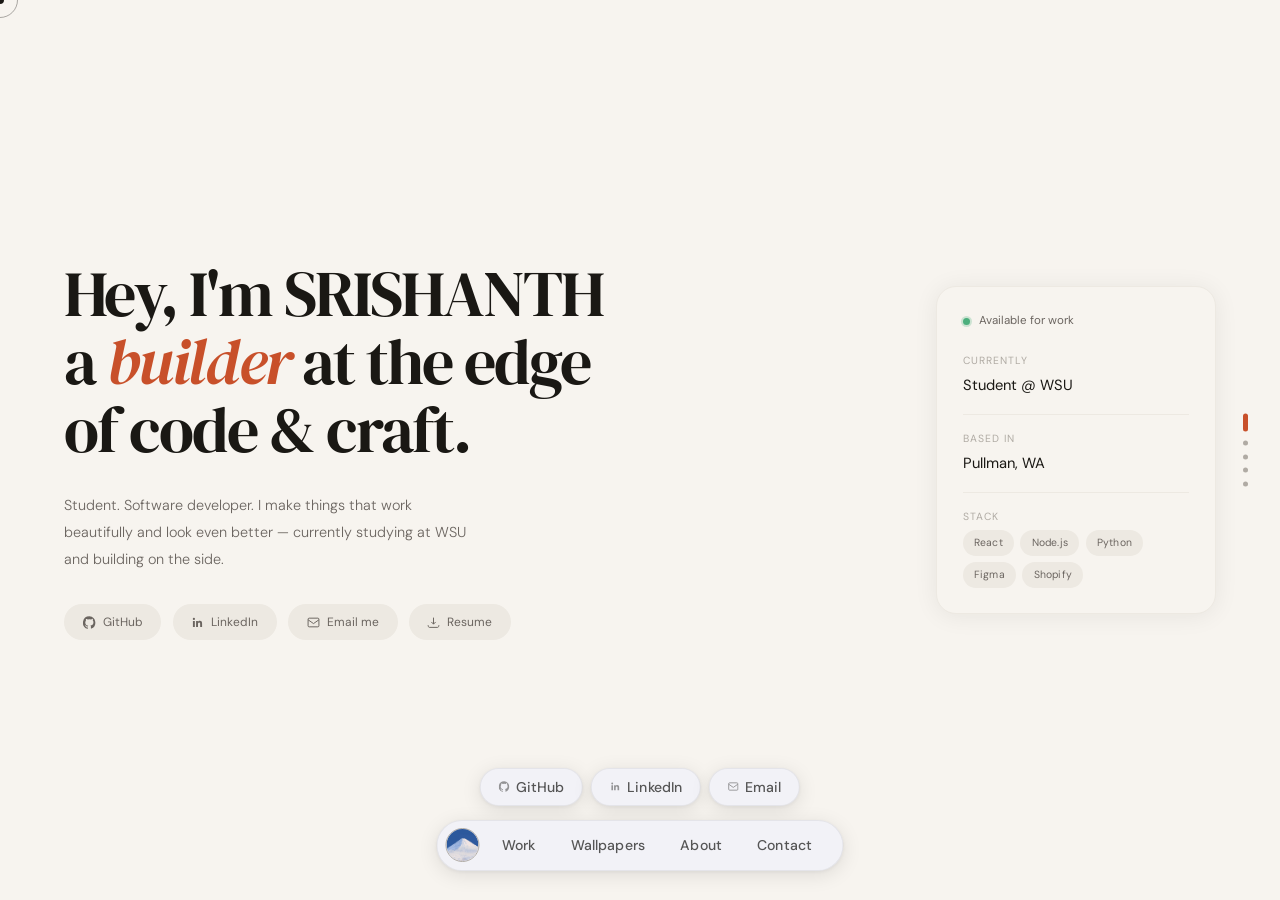
==== personal.html @ 88192b69 "Split mobile and desktop styles" ====
<!DOCTYPE html>
<html lang="en">

<head>
  <meta charset="UTF-8" />
  <meta name="viewport" content="width=device-width, initial-scale=1.0" />
  <title>Srishanth — Portfolio</title>
  <link
    href="https://fonts.googleapis.com/css2?family=DM+Serif+Display:ital@0;1&family=DM+Sans:opsz,wght@9..40,300;9..40,400;9..40,500&display=swap"
    rel="stylesheet" />
  <!-- Stylesheet — edit style.css to change all visual styles -->
  <link rel="stylesheet" href="style.css" />
</head>

<body>
  <div class="cur-dot" id="cd"></div>
  <div class="cur-ring" id="cr"></div>

  <!-- Slide progress dots -->
  <div class="slide-dots" id="slideDots"></div>

  <!-- Secondary floating nav pill (context-specific links per section) -->
  <nav class="sec-nav" id="secNav" role="navigation" aria-label="Section actions" aria-live="polite"></nav>


  <!-- NAV -->
  <nav>
    <a class="nav-icon-btn pill" href="#home" style="padding: 0; border-radius: 50%; overflow: hidden;">
      <img src="P.jpg" alt="Srishanth" class="nav-photo" />
    </a>
    <ul class="nav-pill">
      <li><a href="#work" class="active">Work</a></li>
      <li><a href="#wallpapers">Wallpapers</a></li>
      <li><a href="#about">About</a></li>
      <li><a href="#contact">Contact</a></li>
    </ul>

  </nav>

  <main class="h-scroll-container">

    <!-- HERO -->
    <section class="hero" id="home">
      <div class="hero-left">
        <h1 class="h-title">
          Hey, I'm SRISHANTH <br />
          a <em>builder</em> at the edge<br />of code &amp; craft.
        </h1>
        <p class="h-body">
          Student. Software developer. I make things that work beautifully
          and look even better — currently studying at WSU and building on the side.
        </p>
        <div class="h-pills">
          <a class="h-pill" href="https://github.com/SURAKANTISRISHANTHREDDY" target="_blank" rel="noopener noreferrer">
            <svg width="13" height="13" viewBox="0 0 24 24" fill="currentColor">
              <path
                d="M12 .3a12 12 0 0 0-3.8 23.4c.6.1.8-.3.8-.6v-2c-3.3.7-4-1.6-4-1.6-.6-1.4-1.4-1.8-1.4-1.8-1-.7.1-.7.1-.7 1.2.1 1.8 1.2 1.8 1.2 1 1.8 2.8 1.3 3.5 1 .1-.8.4-1.3.7-1.6-2.7-.3-5.5-1.3-5.5-5.8 0-1.3.5-2.4 1.2-3.2 0-.4-.5-1.6.2-3.2 0 0 1-.3 3.3 1.2a11.5 11.5 0 0 1 6 0C17 4.7 18 5 18 5c.7 1.6.2 2.8.1 3.2.8.8 1.2 1.9 1.2 3.2 0 4.5-2.8 5.5-5.5 5.8.4.4.8 1.1.8 2.2v3.3c0 .3.2.7.8.6A12 12 0 0 0 12 .3" />
            </svg>
            GitHub
          </a>
          <a class="h-pill" href="https://linkedin.com/in/your-profile" target="_blank" rel="noopener noreferrer">
            <svg width="13" height="13" viewBox="0 0 24 24" fill="currentColor">
              <path
                d="M20.45 20.45h-3.55v-5.57c0-1.33-.03-3.04-1.85-3.04-1.85 0-2.13 1.45-2.13 2.94v5.67H9.37V9h3.41v1.56h.05c.48-.9 1.63-1.85 3.37-1.85 3.6 0 4.27 2.37 4.27 5.45v6.29zM5.34 7.43a2.06 2.06 0 1 1 0-4.12 2.06 2.06 0 0 1 0 4.12zM7.11 20.45H3.55V9H7.11v11.45z" />
            </svg>
            LinkedIn
          </a>
          <a class="h-pill" href="mailto:srishanthsurakanti@gmail.com">
            <svg width="13" height="13" viewBox="0 0 24 24" fill="none" stroke="currentColor" stroke-width="1.8">
              <rect x="2" y="4" width="20" height="16" rx="2" />
              <path d="m2 7 10 7 10-7" />
            </svg>
            Email me
          </a>
          <a class="h-pill" href="resume.pdf" download>
            <svg width="13" height="13" viewBox="0 0 24 24" fill="none" stroke="currentColor" stroke-width="1.8">
              <path
                d="M12 15V3m0 12-4-4m4 4 4-4M2 17l.621 2.485A2 2 0 0 0 4.561 21h14.878a2 2 0 0 0 1.94-1.515L22 17" />
            </svg>
            Resume
          </a>
        </div>
      </div>
      <div class="hero-right">
        <div class="hero-card">
          <div class="hero-card-status">
            <span class="status-dot"></span>
            Available for work
          </div>
          <div class="hero-card-label">Currently</div>
          <div class="hero-card-val">Student @ WSU</div>
          <div class="hero-card-divider"></div>
          <div class="hero-card-label">Based in</div>
          <div class="hero-card-val">Pullman, WA</div>
          <div class="hero-card-divider"></div>
          <div class="hero-card-label">Stack</div>
          <div class="hero-card-stack">
            <span class="hero-card-tag">React</span>
            <span class="hero-card-tag">Node.js</span>
            <span class="hero-card-tag">Python</span>
            <span class="hero-card-tag">Figma</span>
            <span class="hero-card-tag">Shopify</span>
          </div>
        </div>
      </div>
    </section>

    <!-- WORK -->
    <section class="work rev" id="work">
      <div class="work-inner-content">
        <div class="sec-label">Selected work</div>
        <a class="proj" href="#">
          <div class="proj-l"><span class="proj-n">01</span>
            <div class="proj-info">
              <div class="proj-name">Project Alpha</div>
              <div class="proj-meta">Web App · React · Node.js · MongoDB</div>
            </div>
          </div>
          <div class="proj-r"><span class="proj-yr">2024</span><span class="proj-arr">→</span></div>
        </a>
        <a class="proj" href="#">
          <div class="proj-l"><span class="proj-n">02</span>
            <div class="proj-info">
              <div class="proj-name">Studio Brand</div>
              <div class="proj-meta">Merch · Brand Identity · Screen Print</div>
            </div>
          </div>
          <div class="proj-r"><span class="proj-yr">2024</span><span class="proj-arr">→</span></div>
        </a>
        <a class="proj" href="#">
          <div class="proj-l"><span class="proj-n">03</span>
            <div class="proj-info">
              <div class="proj-name">Drop Shop</div>
              <div class="proj-meta">E-commerce · Shopify · Product Design</div>
            </div>
          </div>
          <div class="proj-r"><span class="proj-yr">2023</span><span class="proj-arr">→</span></div>
        </a>
        <a class="proj" href="#">
          <div class="proj-l"><span class="proj-n">04</span>
            <div class="proj-info">
              <div class="proj-name">Dev Tool</div>
              <div class="proj-meta">Python · CLI · Open Source</div>
            </div>
          </div>
          <div class="proj-r"><span class="proj-yr">2023</span><span class="proj-arr">→</span></div>
        </a>
      </div>
    </section>

    <!-- WALLPAPERS -->
    <section class="work rev" id="wallpapers">
      <div class="work-inner-content">
        <div class="sec-label">Wallpapers</div>
        <a class="proj" href="#">
          <div class="proj-l"><span class="proj-n">01</span>
            <div class="proj-info">
              <div class="proj-name">Midnight Desktop Pack</div>
              <div class="proj-meta">4K Resolution · $5</div>
            </div>
          </div>
          <div class="proj-r"><span class="proj-yr">Buy now</span><span class="proj-arr">→</span></div>
        </a>
        <a class="proj" href="#">
          <div class="proj-l"><span class="proj-n">02</span>
            <div class="proj-info">
              <div class="proj-name">Liquid Abstract Collection</div>
              <div class="proj-meta">Mobile &amp; Desktop · $8</div>
            </div>
          </div>
          <div class="proj-r"><span class="proj-yr">Buy now</span><span class="proj-arr">→</span></div>
        </a>
      </div>
    </section>



    <!-- ABOUT -->
    <div class="about rev" id="about">
      <div class="about-in">
        <div class="about-hed">Building at the<br />edge of <em>code</em><br />&amp; <em>craft.</em></div>
        <div class="about-copy">
          <p>I'm a senior student studying Computer Science who believes the best work happens when technical precision
            meets genuine aesthetic care. I write software. I design brands. I make merch people actually want.</p>
          <p>Whether it's shipping a clean API or sourcing the right blank tee for a drop, I bring the same obsessive
            attention to detail — and I'm always looking for the next thing worth building.</p>
          <div class="pills">
            <span class="pill">React</span><span class="pill">Node.js</span><span class="pill">Python</span>
            <span class="pill">TypeScript</span><span class="pill">Figma</span><span class="pill">Shopify</span>
            <span class="pill">Brand Design</span><span class="pill">Print / Merch</span><span
              class="pill">E-commerce</span>
          </div>
        </div>
      </div>
    </div>

    <!-- CONTACT -->
    <section class="contact rev" id="contact">
      <div class="contact-inner">
        <div>
          <h2 class="contact-hed">Let's make<br /><em>something</em><br />together.</h2>
          <p class="contact-sub">Open to freelance, collabs, and interesting ideas. I read every message.</p>
        </div>
        <form class="cform" id="contactForm">
          <div class="cfield"><label>Name</label><input type="text" id="contactName" placeholder="Your name" required />
          </div>
          <div class="cfield"><label>Email</label><input type="email" id="contactEmail" placeholder="your@email.com"
              required /></div>
          <div class="cfield"><label>Message</label><textarea id="contactMessage"
              placeholder="Tell me about your project…" required></textarea>
          </div>
          <button class="cbtn" type="submit">Send it →</button>
        </form>
      </div>
      <!-- FOOTER -->
      <footer class="slide-footer">
        <p>SRI © 2026 — Made with care.</p>
        <ul class="f-links">
          <li><a href="https://github.com/SURAKANTISRISHANTHREDDY" target="_blank" rel="noopener noreferrer">GitHub</a></li>
          <li><a href="https://linkedin.com/in/your-profile" target="_blank" rel="noopener noreferrer">LinkedIn</a></li>
          <li><a href="https://instagram.com/your-handle" target="_blank" rel="noopener noreferrer">Instagram</a></li>
        </ul>
      </footer>
    </section>
  </main>

  <script>
    // ── Cursor ──────────────────────────────────────────────────────────
    const cd = document.getElementById('cd'), cr = document.getElementById('cr');
    let mx = 0, my = 0, rx = 0, ry = 0, hoverPill = null;
    document.addEventListener('mousemove', e => { mx = e.clientX; my = e.clientY; });
    (function loop() {
      cd.style.left = mx + 'px'; cd.style.top = my + 'px';
      let tx = mx, ty = my;
      if (hoverPill) { const r = hoverPill.getBoundingClientRect(); tx = r.left + r.width / 2; ty = r.top + r.height / 2; }
      rx += (tx - rx) * .15; ry += (ty - ry) * .15;
      cr.style.left = rx + 'px'; cr.style.top = ry + 'px';
      requestAnimationFrame(loop);
    })();
    document.querySelectorAll('a, button, .pill').forEach(el => {
      const isPill = el.classList.contains('pill') || el.classList.contains('h-pill') || el.closest('.nav-pill') || el.classList.contains('cbtn');
      el.addEventListener('mouseenter', () => {
        document.body.classList.add('hov');
        if (isPill) { hoverPill = el; const r = el.getBoundingClientRect(); cr.style.width = r.width + 'px'; cr.style.height = r.height + 'px'; cd.style.opacity = '0'; }
      });
      el.addEventListener('mouseleave', () => {
        document.body.classList.remove('hov');
        if (isPill) { hoverPill = null; cr.style.width = ''; cr.style.height = ''; cd.style.opacity = '1'; }
      });
    });

    // ── Horizontal scroll ────────────────────────────────────────────────
    const scrollContainer = document.querySelector('.h-scroll-container');
    const slides = Array.from(document.querySelectorAll('main > section, main > .about'));
    let isScrollLocked = false;
    let scrollLockTimer = null;

    function getCurrentIndex() {
      const w = scrollContainer.clientWidth;
      return Math.round(scrollContainer.scrollLeft / w);
    }

    function goToSlide(index) {
      const target = slides[Math.max(0, Math.min(slides.length - 1, index))];
      if (!target) return;
      target.scrollIntoView({ behavior: 'smooth', block: 'nearest', inline: 'start' });
    }

    function handleScroll(direction) {
      if (isScrollLocked) return;
      isScrollLocked = true;
      goToSlide(getCurrentIndex() + direction);
      clearTimeout(scrollLockTimer);
      scrollLockTimer = setTimeout(() => { isScrollLocked = false; }, 750);
    }

    // Mouse wheel / trackpad
    scrollContainer.addEventListener('wheel', evt => {
      const isVertical = Math.abs(evt.deltaY) > Math.abs(evt.deltaX);
      const isHorizontal = Math.abs(evt.deltaX) > Math.abs(evt.deltaY);

      if (isVertical) {
        evt.preventDefault();
        handleScroll(evt.deltaY > 0 ? 1 : -1);
      } else if (isHorizontal) {
        evt.preventDefault();
        handleScroll(evt.deltaX > 0 ? 1 : -1);
      }
    }, { passive: false });

    // Touch swipe
    let touchStartX = 0;
    let touchStartY = 0;
    scrollContainer.addEventListener('touchstart', e => {
      touchStartX = e.touches[0].clientX;
      touchStartY = e.touches[0].clientY;
    }, { passive: true });
    scrollContainer.addEventListener('touchend', e => {
      const dx = touchStartX - e.changedTouches[0].clientX;
      const dy = touchStartY - e.changedTouches[0].clientY;
      if (Math.abs(dx) > Math.abs(dy) && Math.abs(dx) > 40) {
        handleScroll(dx > 0 ? 1 : -1);
      }
    }, { passive: true });

    // ── Slide dots ───────────────────────────────────────────────────────
    const dotsContainer = document.getElementById('slideDots');
    const slideLabels = ['Home', 'Work', 'Wallpapers', 'About', 'Contact'];
    slides.forEach((slide, i) => {
      const dot = document.createElement('div');
      dot.className = 'slide-dot' + (i === 0 ? ' active' : '');
      dot.title = slideLabels[i] || '';
      dot.addEventListener('click', () => slide.scrollIntoView({ behavior: 'smooth', block: 'nearest', inline: 'start' }));
      dotsContainer.appendChild(dot);
    });

    // ── Slide transition + dot update ────────────────────────────────────
    const slideObserver = new IntersectionObserver(entries => {
      entries.forEach(entry => {
        const idx = slides.indexOf(entry.target);
        if (entry.isIntersecting && idx !== -1) {
          entry.target.classList.add('in');
          entry.target.classList.add('slide-enter');
          setTimeout(() => entry.target.classList.remove('slide-enter'), 600);
          document.querySelectorAll('.slide-dot').forEach((d, i) => d.classList.toggle('active', i === idx));
        }
      });
    }, { root: scrollContainer, threshold: 0.55 });
    slides.forEach(s => slideObserver.observe(s));

    // ── Nav active highlight ──────────────────────────────────────────────
    const navLinks = document.querySelectorAll('.nav-pill a');
    const navPillContainer = document.querySelector('.nav-pill');
    function updateSlidingBackground() {
      const activeLink = document.querySelector('.nav-pill a.active');
      if (activeLink) {
        navPillContainer.classList.add('has-active');
        const lr = activeLink.getBoundingClientRect(), cr2 = navPillContainer.getBoundingClientRect();
        navPillContainer.style.setProperty('--active-left', (lr.left - cr2.left) + 'px');
        navPillContainer.style.setProperty('--active-width', lr.width + 'px');
      } else { navPillContainer.classList.remove('has-active'); }
    }
    const navObserver = new IntersectionObserver(entries => {
      let changed = false;
      entries.forEach(entry => {
        if (entry.isIntersecting) {
          navLinks.forEach(link => { link.classList.remove('active'); if (link.getAttribute('href') === '#' + entry.target.id) { link.classList.add('active'); changed = true; } });
        }
      });
      if (changed) updateSlidingBackground();
    }, { root: scrollContainer, threshold: 0.5 });
    slides.forEach(s => { if (s.id) navObserver.observe(s); });
    window.addEventListener('resize', updateSlidingBackground);
    setTimeout(updateSlidingBackground, 50);

    // ── Form Handling ──────────────────────────────────────────────────
    const contactForm = document.getElementById('contactForm');
    if (contactForm) {
      contactForm.addEventListener('submit', (e) => {
        e.preventDefault();
        const name = document.getElementById('contactName').value;
        const email = document.getElementById('contactEmail').value;
        const message = document.getElementById('contactMessage').value;

        const subject = `New message from ${name}`;
        const body = `Name: ${name}\nEmail: ${email}\n\nMessage:\n${message}`;

        window.location.href = `mailto:srishanthsurakanti@gmail.com?subject=${encodeURIComponent(subject)}&body=${encodeURIComponent(body)}`;
      });
    }

    // ── Secondary Nav ─────────────────────────────────────────────────
    // Data model: map each section id → label + array of action links
    const SEC_NAV_DATA = {
      home: {
        label: 'Find me on',
        links: [
          { text: 'GitHub',   href: 'https://github.com/SURAKANTISRISHANTHREDDY', target: '_blank',
            icon: `<svg width="11" height="11" viewBox="0 0 24 24" fill="currentColor"><path d="M12 .3a12 12 0 0 0-3.8 23.4c.6.1.8-.3.8-.6v-2c-3.3.7-4-1.6-4-1.6-.6-1.4-1.4-1.8-1.4-1.8-1-.7.1-.7.1-.7 1.2.1 1.8 1.2 1.8 1.2 1 1.8 2.8 1.3 3.5 1 .1-.8.4-1.3.7-1.6-2.7-.3-5.5-1.3-5.5-5.8 0-1.3.5-2.4 1.2-3.2 0-.4-.5-1.6.2-3.2 0 0 1-.3 3.3 1.2a11.5 11.5 0 0 1 6 0C17 4.7 18 5 18 5c.7 1.6.2 2.8.1 3.2.8.8 1.2 1.9 1.2 3.2 0 4.5-2.8 5.5-5.5 5.8.4.4.8 1.1.8 2.2v3.3c0 .3.2.7.8.6A12 12 0 0 0 12 .3"/></svg>` },
          { text: 'LinkedIn', href: 'https://linkedin.com/in/your-profile', target: '_blank',
            icon: `<svg width="11" height="11" viewBox="0 0 24 24" fill="currentColor"><path d="M20.45 20.45h-3.55v-5.57c0-1.33-.03-3.04-1.85-3.04-1.85 0-2.13 1.45-2.13 2.94v5.67H9.37V9h3.41v1.56h.05c.48-.9 1.63-1.85 3.37-1.85 3.6 0 4.27 2.37 4.27 5.45v6.29zM5.34 7.43a2.06 2.06 0 1 1 0-4.12 2.06 2.06 0 0 1 0 4.12zM7.11 20.45H3.55V9H7.11v11.45z"/></svg>` },
          { text: 'Email',    href: 'mailto:srishanthsurakanti@gmail.com',
            icon: `<svg width="11" height="11" viewBox="0 0 24 24" fill="none" stroke="currentColor" stroke-width="2"><rect x="2" y="4" width="20" height="16" rx="2"/><path d="m2 7 10 7 10-7"/></svg>` },
        ]
      },
      work: {
        label: 'Projects on',
        links: [
          { text: 'GitHub', href: 'https://github.com/SURAKANTISRISHANTHREDDY', target: '_blank',
            icon: `<svg width="11" height="11" viewBox="0 0 24 24" fill="currentColor"><path d="M12 .3a12 12 0 0 0-3.8 23.4c.6.1.8-.3.8-.6v-2c-3.3.7-4-1.6-4-1.6-.6-1.4-1.4-1.8-1.4-1.8-1-.7.1-.7.1-.7 1.2.1 1.8 1.2 1.8 1.2 1 1.8 2.8 1.3 3.5 1 .1-.8.4-1.3.7-1.6-2.7-.3-5.5-1.3-5.5-5.8 0-1.3.5-2.4 1.2-3.2 0-.4-.5-1.6.2-3.2 0 0 1-.3 3.3 1.2a11.5 11.5 0 0 1 6 0C17 4.7 18 5 18 5c.7 1.6.2 2.8.1 3.2.8.8 1.2 1.9 1.2 3.2 0 4.5-2.8 5.5-5.5 5.8.4.4.8 1.1.8 2.2v3.3c0 .3.2.7.8.6A12 12 0 0 0 12 .3"/></svg>` },
        ]
      },
      wallpapers: {
        label: 'Buy on',
        links: [
          { text: 'Gumroad',   href: '#', icon: `<svg width="11" height="11" viewBox="0 0 24 24" fill="currentColor"><circle cx="12" cy="12" r="10"/><path d="M12 8v8m-4-4h8" fill="none" stroke="rgba(0,0,0,.5)" stroke-width="2"/></svg>` },
          { text: 'Instagram', href: 'https://instagram.com/your-handle', target: '_blank',
            icon: `<svg width="11" height="11" viewBox="0 0 24 24" fill="none" stroke="currentColor" stroke-width="1.8"><rect x="2" y="2" width="20" height="20" rx="5"/><circle cx="12" cy="12" r="5"/><circle cx="17.5" cy="6.5" r="1" fill="currentColor" stroke="none"/></svg>` },
        ]
      },
      about: {
        label: 'Download',
        links: [
          { text: 'Resume', href: 'resume.pdf', download: true,
            icon: `<svg width="11" height="11" viewBox="0 0 24 24" fill="none" stroke="currentColor" stroke-width="1.8"><path d="M12 15V3m0 12-4-4m4 4 4-4M2 17l.621 2.485A2 2 0 0 0 4.561 21h14.878a2 2 0 0 0 1.94-1.515L22 17"/></svg>` },
          { text: 'LinkedIn', href: 'https://linkedin.com/in/your-profile', target: '_blank',
            icon: `<svg width="11" height="11" viewBox="0 0 24 24" fill="currentColor"><path d="M20.45 20.45h-3.55v-5.57c0-1.33-.03-3.04-1.85-3.04-1.85 0-2.13 1.45-2.13 2.94v5.67H9.37V9h3.41v1.56h.05c.48-.9 1.63-1.85 3.37-1.85 3.6 0 4.27 2.37 4.27 5.45v6.29zM5.34 7.43a2.06 2.06 0 1 1 0-4.12 2.06 2.06 0 0 1 0 4.12zM7.11 20.45H3.55V9H7.11v11.45z"/></svg>` },
        ]
      },
      contact: {
        label: 'Reach out via',
        links: [
          { text: 'Email',     href: 'mailto:srishanthsurakanti@gmail.com',
            icon: `<svg width="11" height="11" viewBox="0 0 24 24" fill="none" stroke="currentColor" stroke-width="2"><rect x="2" y="4" width="20" height="16" rx="2"/><path d="m2 7 10 7 10-7"/></svg>` },
          { text: 'GitHub',    href: 'https://github.com/SURAKANTISRISHANTHREDDY', target: '_blank',
            icon: `<svg width="11" height="11" viewBox="0 0 24 24" fill="currentColor"><path d="M12 .3a12 12 0 0 0-3.8 23.4c.6.1.8-.3.8-.6v-2c-3.3.7-4-1.6-4-1.6-.6-1.4-1.4-1.8-1.4-1.8-1-.7.1-.7.1-.7 1.2.1 1.8 1.2 1.8 1.2 1 1.8 2.8 1.3 3.5 1 .1-.8.4-1.3.7-1.6-2.7-.3-5.5-1.3-5.5-5.8 0-1.3.5-2.4 1.2-3.2 0-.4-.5-1.6.2-3.2 0 0 1-.3 3.3 1.2a11.5 11.5 0 0 1 6 0C17 4.7 18 5 18 5c.7 1.6.2 2.8.1 3.2.8.8 1.2 1.9 1.2 3.2 0 4.5-2.8 5.5-5.5 5.8.4.4.8 1.1.8 2.2v3.3c0 .3.2.7.8.6A12 12 0 0 0 12 .3"/></svg>` },
          { text: 'LinkedIn',  href: 'https://linkedin.com/in/your-profile', target: '_blank',
            icon: `<svg width="11" height="11" viewBox="0 0 24 24" fill="currentColor"><path d="M20.45 20.45h-3.55v-5.57c0-1.33-.03-3.04-1.85-3.04-1.85 0-2.13 1.45-2.13 2.94v5.67H9.37V9h3.41v1.56h.05c.48-.9 1.63-1.85 3.37-1.85 3.6 0 4.27 2.37 4.27 5.45v6.29zM5.34 7.43a2.06 2.06 0 1 1 0-4.12 2.06 2.06 0 0 1 0 4.12zM7.11 20.45H3.55V9H7.11v11.45z"/></svg>` },
          { text: 'Instagram', href: 'https://instagram.com/your-handle', target: '_blank',
            icon: `<svg width="11" height="11" viewBox="0 0 24 24" fill="none" stroke="currentColor" stroke-width="1.8"><rect x="2" y="2" width="20" height="20" rx="5"/><circle cx="12" cy="12" r="5"/><circle cx="17.5" cy="6.5" r="1" fill="currentColor" stroke="none"/></svg>` },
        ]
      },
    };

    const secNav = document.getElementById('secNav');
    let currentSecSection = null;

    function buildSecNav(sectionId) {
      const data = SEC_NAV_DATA[sectionId];
      secNav.innerHTML = '';
      if (!data) return;

      // Label
      if (data.label) {
        const lbl = document.createElement('span');
        lbl.className = 'sec-nav-label';
        lbl.setAttribute('aria-hidden', 'true');
        lbl.textContent = data.label;
        secNav.appendChild(lbl);
      }

      // Links with separators
      data.links.forEach((item, i) => {
        const a = document.createElement('a');
        a.className = 'sec-nav-link';
        a.href = item.href;
        if (item.target) a.target = item.target;
        if (item.download) a.setAttribute('download', '');
        a.setAttribute('tabindex', '0');
        a.innerHTML = item.icon + item.text;

        // Register with cursor system
        a.addEventListener('mouseenter', () => {
          document.body.classList.add('hov');
          hoverPill = a;
          const r = a.getBoundingClientRect();
          cr.style.width = r.width + 'px'; cr.style.height = r.height + 'px';
          cd.style.opacity = '0';
        });
        a.addEventListener('mouseleave', () => {
          document.body.classList.remove('hov');
          hoverPill = null;
          cr.style.width = ''; cr.style.height = '';
          cd.style.opacity = '1';
        });

        secNav.appendChild(a);

        if (i < data.links.length - 1) {
          const sep = document.createElement('span');
          sep.className = 'sec-nav-sep';
          sep.setAttribute('aria-hidden', 'true');
          secNav.appendChild(sep);
        }
      });
    }

    function showSecNav(sectionId) {
      if (currentSecSection === sectionId) return;
      currentSecSection = sectionId;
      buildSecNav(sectionId);
      // Tiny delay so the DOM paints before animating in
      requestAnimationFrame(() => requestAnimationFrame(() => {
        secNav.classList.toggle('visible', !!SEC_NAV_DATA[sectionId]);
      }));
    }

    // Keyboard: Escape dismisses secondary nav
    document.addEventListener('keydown', (e) => {
      if (e.key === 'Escape') {
        secNav.classList.remove('visible');
        currentSecSection = null;
      }
      // Arrow keys navigate between sec-nav links when focused inside
      if ((e.key === 'ArrowRight' || e.key === 'ArrowLeft') && secNav.contains(document.activeElement)) {
        const links = Array.from(secNav.querySelectorAll('.sec-nav-link'));
        const idx = links.indexOf(document.activeElement);
        if (idx !== -1) {
          const next = e.key === 'ArrowRight' ? (idx + 1) % links.length : (idx - 1 + links.length) % links.length;
          links[next].focus();
          e.preventDefault();
        }
      }
    });

    // Hook into existing scrollObserver: update sec nav whenever active section changes
    // We piggyback on the navObserver entries
    const secNavObserver = new IntersectionObserver(entries => {
      entries.forEach(entry => {
        if (entry.isIntersecting && entry.target.id) {
          showSecNav(entry.target.id);
        }
      });
    }, { root: scrollContainer, threshold: 0.5 });
    slides.forEach(s => { if (s.id) secNavObserver.observe(s); });
  </script>

</body>

</html>
---- style.css ----
@import url("./desktop.css");
@import url("./mobile.css");
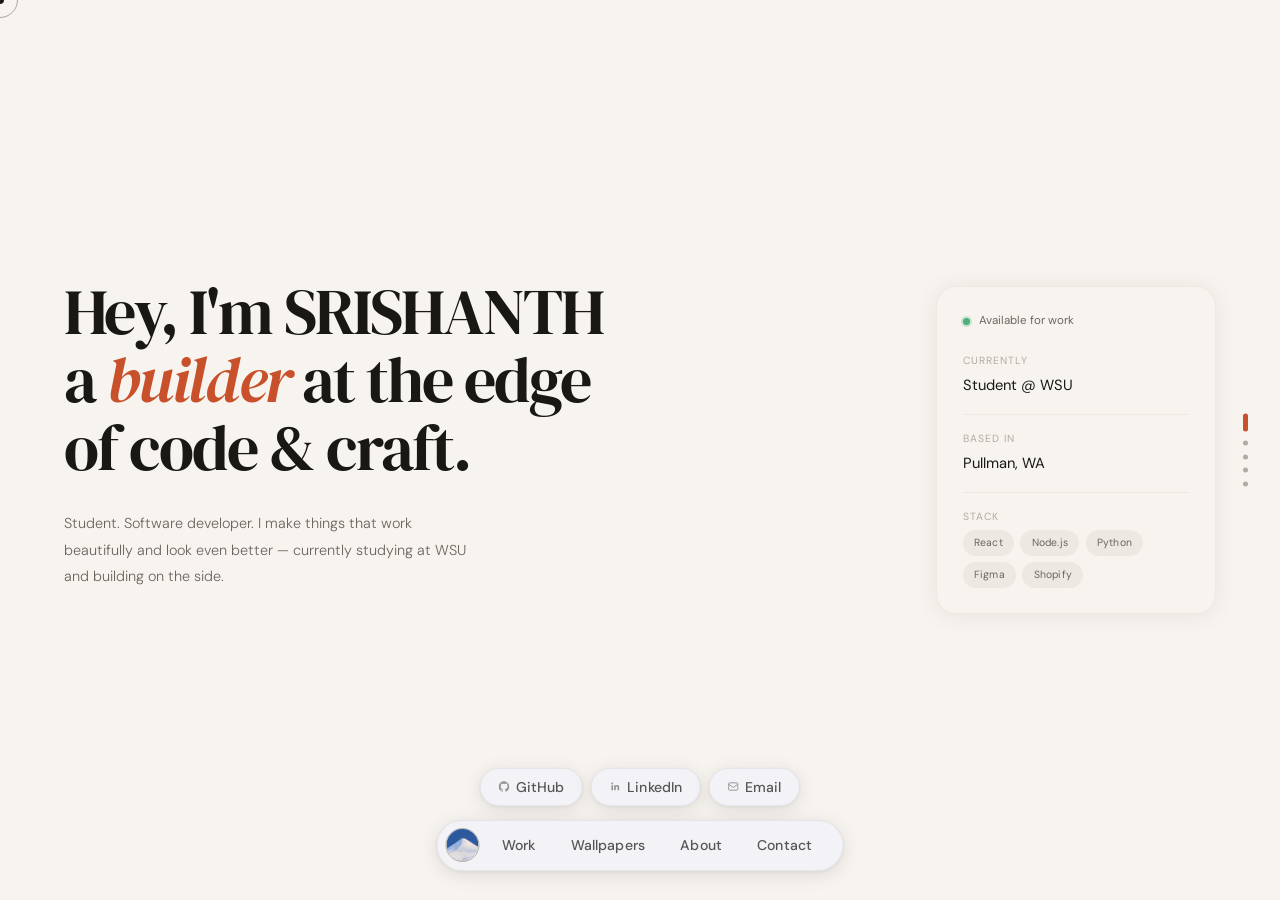
==== commit 847d3280: "Refine mobile nav layout and remove hero link pills" ====
--- a/personal.html
+++ b/personal.html
@@ -50,36 +50,6 @@
           Student. Software developer. I make things that work beautifully
           and look even better — currently studying at WSU and building on the side.
         </p>
-        <div class="h-pills">
-          <a class="h-pill" href="https://github.com/SURAKANTISRISHANTHREDDY" target="_blank" rel="noopener noreferrer">
-            <svg width="13" height="13" viewBox="0 0 24 24" fill="currentColor">
-              <path
-                d="M12 .3a12 12 0 0 0-3.8 23.4c.6.1.8-.3.8-.6v-2c-3.3.7-4-1.6-4-1.6-.6-1.4-1.4-1.8-1.4-1.8-1-.7.1-.7.1-.7 1.2.1 1.8 1.2 1.8 1.2 1 1.8 2.8 1.3 3.5 1 .1-.8.4-1.3.7-1.6-2.7-.3-5.5-1.3-5.5-5.8 0-1.3.5-2.4 1.2-3.2 0-.4-.5-1.6.2-3.2 0 0 1-.3 3.3 1.2a11.5 11.5 0 0 1 6 0C17 4.7 18 5 18 5c.7 1.6.2 2.8.1 3.2.8.8 1.2 1.9 1.2 3.2 0 4.5-2.8 5.5-5.5 5.8.4.4.8 1.1.8 2.2v3.3c0 .3.2.7.8.6A12 12 0 0 0 12 .3" />
-            </svg>
-            GitHub
-          </a>
-          <a class="h-pill" href="https://linkedin.com/in/your-profile" target="_blank" rel="noopener noreferrer">
-            <svg width="13" height="13" viewBox="0 0 24 24" fill="currentColor">
-              <path
-                d="M20.45 20.45h-3.55v-5.57c0-1.33-.03-3.04-1.85-3.04-1.85 0-2.13 1.45-2.13 2.94v5.67H9.37V9h3.41v1.56h.05c.48-.9 1.63-1.85 3.37-1.85 3.6 0 4.27 2.37 4.27 5.45v6.29zM5.34 7.43a2.06 2.06 0 1 1 0-4.12 2.06 2.06 0 0 1 0 4.12zM7.11 20.45H3.55V9H7.11v11.45z" />
-            </svg>
-            LinkedIn
-          </a>
-          <a class="h-pill" href="mailto:srishanthsurakanti@gmail.com">
-            <svg width="13" height="13" viewBox="0 0 24 24" fill="none" stroke="currentColor" stroke-width="1.8">
-              <rect x="2" y="4" width="20" height="16" rx="2" />
-              <path d="m2 7 10 7 10-7" />
-            </svg>
-            Email me
-          </a>
-          <a class="h-pill" href="resume.pdf" download>
-            <svg width="13" height="13" viewBox="0 0 24 24" fill="none" stroke="currentColor" stroke-width="1.8">
-              <path
-                d="M12 15V3m0 12-4-4m4 4 4-4M2 17l.621 2.485A2 2 0 0 0 4.561 21h14.878a2 2 0 0 0 1.94-1.515L22 17" />
-            </svg>
-            Resume
-          </a>
-        </div>
       </div>
       <div class="hero-right">
         <div class="hero-card">
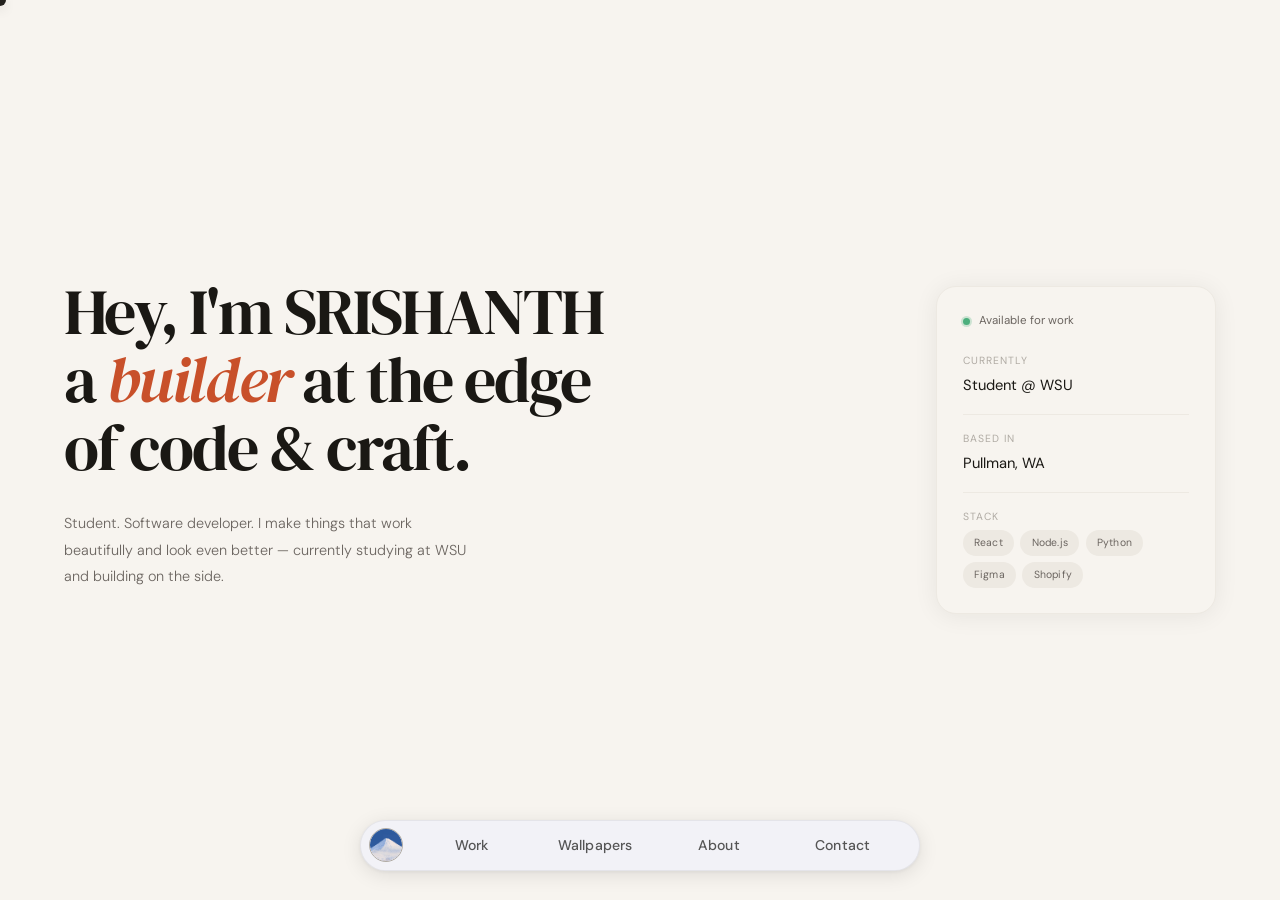
==== commit 8bdf85c9: "Refine nav interactions and cursor behavior" ====
--- a/personal.html
+++ b/personal.html
@@ -29,7 +29,7 @@
       <img src="P.jpg" alt="Srishanth" class="nav-photo" />
     </a>
     <ul class="nav-pill">
-      <li><a href="#work" class="active">Work</a></li>
+      <li><a href="#work">Work</a></li>
       <li><a href="#wallpapers">Wallpapers</a></li>
       <li><a href="#about">About</a></li>
       <li><a href="#contact">Contact</a></li>
@@ -197,12 +197,30 @@
   <script>
     // ── Cursor ──────────────────────────────────────────────────────────
     const cd = document.getElementById('cd'), cr = document.getElementById('cr');
-    let mx = 0, my = 0, rx = 0, ry = 0, hoverPill = null;
+    let mx = 0, my = 0, dx = 0, dy = 0, rx = 0, ry = 0, hoverPill = null;
     document.addEventListener('mousemove', e => { mx = e.clientX; my = e.clientY; });
+
+    function morphCursor(el) {
+      const r = el.getBoundingClientRect();
+      cd.style.width = Math.min(30, Math.max(16, r.width - 18)) + 'px';
+      cd.style.height = Math.min(30, Math.max(16, r.height - 12)) + 'px';
+      cd.style.borderRadius = '999px';
+      cr.style.opacity = '0';
+    }
+
+    function resetCursor() {
+      cd.style.width = '12px';
+      cd.style.height = '12px';
+      cd.style.borderRadius = '999px';
+      cr.style.opacity = '';
+    }
+
     (function loop() {
-      cd.style.left = mx + 'px'; cd.style.top = my + 'px';
       let tx = mx, ty = my;
       if (hoverPill) { const r = hoverPill.getBoundingClientRect(); tx = r.left + r.width / 2; ty = r.top + r.height / 2; }
+      dx += (tx - dx) * .22; dy += (ty - dy) * .22;
+      cd.style.left = dx + 'px';
+      cd.style.top = dy + 'px';
       rx += (tx - rx) * .15; ry += (ty - ry) * .15;
       cr.style.left = rx + 'px'; cr.style.top = ry + 'px';
       requestAnimationFrame(loop);
@@ -211,11 +229,11 @@
       const isPill = el.classList.contains('pill') || el.classList.contains('h-pill') || el.closest('.nav-pill') || el.classList.contains('cbtn');
       el.addEventListener('mouseenter', () => {
         document.body.classList.add('hov');
-        if (isPill) { hoverPill = el; const r = el.getBoundingClientRect(); cr.style.width = r.width + 'px'; cr.style.height = r.height + 'px'; cd.style.opacity = '0'; }
+        if (isPill) { hoverPill = el; morphCursor(el); }
       });
       el.addEventListener('mouseleave', () => {
         document.body.classList.remove('hov');
-        if (isPill) { hoverPill = null; cr.style.width = ''; cr.style.height = ''; cd.style.opacity = '1'; }
+        if (isPill) { hoverPill = null; resetCursor(); }
       });
     });
 
@@ -233,6 +251,7 @@
     function goToSlide(index) {
       const target = slides[Math.max(0, Math.min(slides.length - 1, index))];
       if (!target) return;
+      if (slides[getCurrentIndex()] === target) return;
       target.scrollIntoView({ behavior: 'smooth', block: 'nearest', inline: 'start' });
     }
 
@@ -284,14 +303,12 @@
       dotsContainer.appendChild(dot);
     });
 
-    // ── Slide transition + dot update ────────────────────────────────────
+    // ── Dot update ───────────────────────────────────────────────────────
     const slideObserver = new IntersectionObserver(entries => {
       entries.forEach(entry => {
         const idx = slides.indexOf(entry.target);
         if (entry.isIntersecting && idx !== -1) {
           entry.target.classList.add('in');
-          entry.target.classList.add('slide-enter');
-          setTimeout(() => entry.target.classList.remove('slide-enter'), 600);
           document.querySelectorAll('.slide-dot').forEach((d, i) => d.classList.toggle('active', i === idx));
         }
       });
@@ -308,18 +325,29 @@
         const lr = activeLink.getBoundingClientRect(), cr2 = navPillContainer.getBoundingClientRect();
         navPillContainer.style.setProperty('--active-left', (lr.left - cr2.left) + 'px');
         navPillContainer.style.setProperty('--active-width', lr.width + 'px');
-      } else { navPillContainer.classList.remove('has-active'); }
+      } else {
+        navPillContainer.classList.remove('has-active');
+      }
     }
     const navObserver = new IntersectionObserver(entries => {
-      let changed = false;
       entries.forEach(entry => {
         if (entry.isIntersecting) {
-          navLinks.forEach(link => { link.classList.remove('active'); if (link.getAttribute('href') === '#' + entry.target.id) { link.classList.add('active'); changed = true; } });
+          const isHome = entry.target.id === 'home';
+          navLinks.forEach(link => {
+            link.classList.remove('active');
+            if (!isHome && link.getAttribute('href') === '#' + entry.target.id) {
+              link.classList.add('active');
+            }
+          });
+          updateSlidingBackground();
         }
       });
-      if (changed) updateSlidingBackground();
     }, { root: scrollContainer, threshold: 0.5 });
     slides.forEach(s => { if (s.id) navObserver.observe(s); });
+    if (slides[0]?.id === 'home') {
+      navLinks.forEach(link => link.classList.remove('active'));
+      updateSlidingBackground();
+    }
     window.addEventListener('resize', updateSlidingBackground);
     setTimeout(updateSlidingBackground, 50);
 
@@ -345,12 +373,6 @@
       home: {
         label: 'Find me on',
         links: [
-          { text: 'GitHub',   href: 'https://github.com/SURAKANTISRISHANTHREDDY', target: '_blank',
-            icon: `<svg width="11" height="11" viewBox="0 0 24 24" fill="currentColor"><path d="M12 .3a12 12 0 0 0-3.8 23.4c.6.1.8-.3.8-.6v-2c-3.3.7-4-1.6-4-1.6-.6-1.4-1.4-1.8-1.4-1.8-1-.7.1-.7.1-.7 1.2.1 1.8 1.2 1.8 1.2 1 1.8 2.8 1.3 3.5 1 .1-.8.4-1.3.7-1.6-2.7-.3-5.5-1.3-5.5-5.8 0-1.3.5-2.4 1.2-3.2 0-.4-.5-1.6.2-3.2 0 0 1-.3 3.3 1.2a11.5 11.5 0 0 1 6 0C17 4.7 18 5 18 5c.7 1.6.2 2.8.1 3.2.8.8 1.2 1.9 1.2 3.2 0 4.5-2.8 5.5-5.5 5.8.4.4.8 1.1.8 2.2v3.3c0 .3.2.7.8.6A12 12 0 0 0 12 .3"/></svg>` },
-          { text: 'LinkedIn', href: 'https://linkedin.com/in/your-profile', target: '_blank',
-            icon: `<svg width="11" height="11" viewBox="0 0 24 24" fill="currentColor"><path d="M20.45 20.45h-3.55v-5.57c0-1.33-.03-3.04-1.85-3.04-1.85 0-2.13 1.45-2.13 2.94v5.67H9.37V9h3.41v1.56h.05c.48-.9 1.63-1.85 3.37-1.85 3.6 0 4.27 2.37 4.27 5.45v6.29zM5.34 7.43a2.06 2.06 0 1 1 0-4.12 2.06 2.06 0 0 1 0 4.12zM7.11 20.45H3.55V9H7.11v11.45z"/></svg>` },
-          { text: 'Email',    href: 'mailto:srishanthsurakanti@gmail.com',
-            icon: `<svg width="11" height="11" viewBox="0 0 24 24" fill="none" stroke="currentColor" stroke-width="2"><rect x="2" y="4" width="20" height="16" rx="2"/><path d="m2 7 10 7 10-7"/></svg>` },
         ]
       },
       work: {
@@ -394,6 +416,7 @@
 
     const secNav = document.getElementById('secNav');
     let currentSecSection = null;
+    let secNavAnimTimer = null;
 
     function buildSecNav(sectionId) {
       const data = SEC_NAV_DATA[sectionId];
@@ -452,13 +475,20 @@
       // Tiny delay so the DOM paints before animating in
       requestAnimationFrame(() => requestAnimationFrame(() => {
         secNav.classList.toggle('visible', !!SEC_NAV_DATA[sectionId]);
+        secNav.classList.remove('reveal');
+        if (SEC_NAV_DATA[sectionId]) {
+          void secNav.offsetWidth;
+          secNav.classList.add('reveal');
+          clearTimeout(secNavAnimTimer);
+          secNavAnimTimer = setTimeout(() => secNav.classList.remove('reveal'), 450);
+        }
       }));
     }
 
     // Keyboard: Escape dismisses secondary nav
     document.addEventListener('keydown', (e) => {
       if (e.key === 'Escape') {
-        secNav.classList.remove('visible');
+        secNav.classList.remove('visible', 'reveal');
         currentSecSection = null;
       }
       // Arrow keys navigate between sec-nav links when focused inside
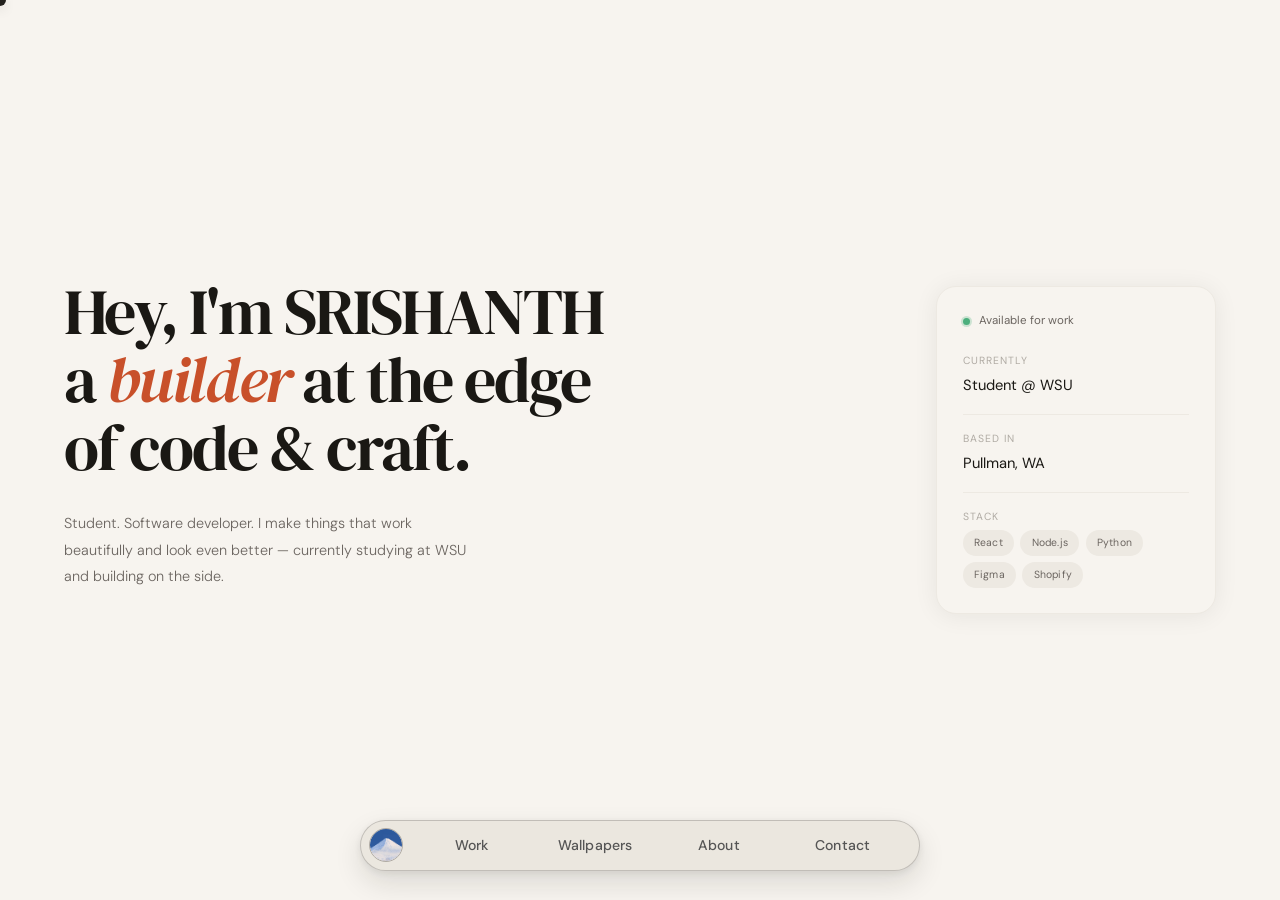
==== commit 36da3089: "improved chromium response" ====
--- a/personal.html
+++ b/personal.html
@@ -196,33 +196,32 @@
 
   <script>
     // ── Cursor ──────────────────────────────────────────────────────────
-    const cd = document.getElementById('cd'), cr = document.getElementById('cr');
-    let mx = 0, my = 0, dx = 0, dy = 0, rx = 0, ry = 0, hoverPill = null;
+    const cd = document.getElementById('cd');
+    let mx = 0, my = 0, dx = 0, dy = 0, hoverPill = null;
     document.addEventListener('mousemove', e => { mx = e.clientX; my = e.clientY; });
 
     function morphCursor(el) {
       const r = el.getBoundingClientRect();
-      cd.style.width = Math.min(30, Math.max(16, r.width - 18)) + 'px';
-      cd.style.height = Math.min(30, Math.max(16, r.height - 12)) + 'px';
-      cd.style.borderRadius = '999px';
-      cr.style.opacity = '0';
+      const isNavItem = !!el.closest('.nav-pill');
+      const radius = isNavItem ? '999px' : (getComputedStyle(el).borderRadius || '999px');
+      const insetX = isNavItem ? 4 : 6;
+      const insetY = isNavItem ? 4 : 6;
+      cd.style.width = Math.max(18, r.width - insetX) + 'px';
+      cd.style.height = Math.max(18, r.height - insetY) + 'px';
+      cd.style.borderRadius = radius;
     }
 
     function resetCursor() {
       cd.style.width = '12px';
       cd.style.height = '12px';
       cd.style.borderRadius = '999px';
-      cr.style.opacity = '';
     }
 
     (function loop() {
       let tx = mx, ty = my;
       if (hoverPill) { const r = hoverPill.getBoundingClientRect(); tx = r.left + r.width / 2; ty = r.top + r.height / 2; }
-      dx += (tx - dx) * .22; dy += (ty - dy) * .22;
-      cd.style.left = dx + 'px';
-      cd.style.top = dy + 'px';
-      rx += (tx - rx) * .15; ry += (ty - ry) * .15;
-      cr.style.left = rx + 'px'; cr.style.top = ry + 'px';
+      dx += (tx - dx) * .14; dy += (ty - dy) * .14;
+      cd.style.transform = `translate3d(${dx}px, ${dy}px, 0) translate3d(-50%, -50%, 0)`;
       requestAnimationFrame(loop);
     })();
     document.querySelectorAll('a, button, .pill').forEach(el => {
@@ -242,6 +241,41 @@
     const slides = Array.from(document.querySelectorAll('main > section, main > .about'));
     let isScrollLocked = false;
     let scrollLockTimer = null;
+    let scrollAnimFrame = null;
+
+    function isDesktopLayout() {
+      return window.matchMedia('(min-width: 701px)').matches;
+    }
+
+    function easeInOutCubic(t) {
+      return t < 0.5 ? 4 * t * t * t : 1 - Math.pow(-2 * t + 2, 3) / 2;
+    }
+
+    function animateScrollTo(left) {
+      if (!isDesktopLayout()) {
+        scrollContainer.scrollLeft = left;
+        return;
+      }
+      if (scrollAnimFrame) cancelAnimationFrame(scrollAnimFrame);
+      const start = scrollContainer.scrollLeft;
+      const distance = left - start;
+      const duration = 620;
+      const startTime = performance.now();
+
+      function step(now) {
+        const elapsed = now - startTime;
+        const progress = Math.min(elapsed / duration, 1);
+        const eased = easeInOutCubic(progress);
+        scrollContainer.scrollLeft = start + distance * eased;
+        if (progress < 1) {
+          scrollAnimFrame = requestAnimationFrame(step);
+        } else {
+          scrollAnimFrame = null;
+        }
+      }
+
+      scrollAnimFrame = requestAnimationFrame(step);
+    }
 
     function getCurrentIndex() {
       const w = scrollContainer.clientWidth;
@@ -252,7 +286,11 @@
       const target = slides[Math.max(0, Math.min(slides.length - 1, index))];
       if (!target) return;
       if (slides[getCurrentIndex()] === target) return;
-      target.scrollIntoView({ behavior: 'smooth', block: 'nearest', inline: 'start' });
+      if (isDesktopLayout()) {
+        animateScrollTo(target.offsetLeft);
+      } else {
+        target.scrollIntoView({ behavior: 'smooth', block: 'nearest', inline: 'start' });
+      }
     }
 
     function handleScroll(direction) {
@@ -299,7 +337,7 @@
       const dot = document.createElement('div');
       dot.className = 'slide-dot' + (i === 0 ? ' active' : '');
       dot.title = slideLabels[i] || '';
-      dot.addEventListener('click', () => slide.scrollIntoView({ behavior: 'smooth', block: 'nearest', inline: 'start' }));
+      dot.addEventListener('click', () => goToSlide(i));
       dotsContainer.appendChild(dot);
     });
 
